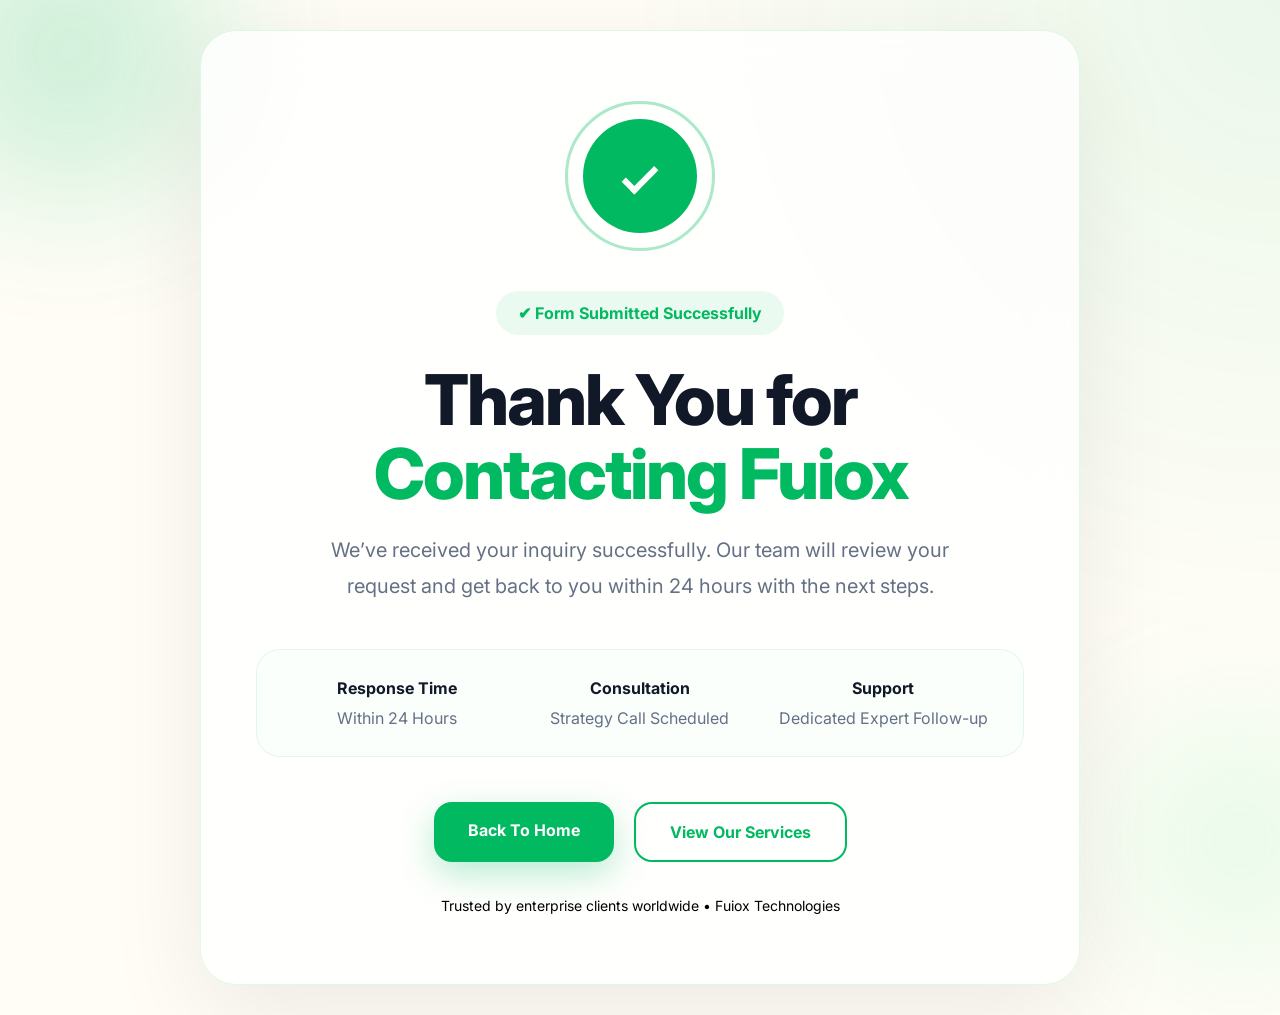
==== thank_you.html @ 0d541449 "Updated project files" ====
<!DOCTYPE html>
<html lang="en">
<head>
<meta charset="UTF-8">
<meta name="viewport"
content="width=device-width,initial-scale=1.0">

<title>Thank You | Fuiox</title>

<link rel="preconnect" href="https://fonts.googleapis.com">
<link href="https://fonts.googleapis.com/css2?family=Inter:wght@400;600;700;800&display=swap" rel="stylesheet">

<style>

:root{
--primary:#00b960;
--cream:#fffdf6;
--dark:#111827;
--muted:#667085;
}

*{
margin:0;
padding:0;
box-sizing:border-box;
}

body{
font-family:Inter,sans-serif;
background:
radial-gradient(circle at top right,
rgba(0,185,96,.08),
transparent 40%),
var(--cream);

min-height:100vh;
display:flex;
align-items:center;
justify-content:center;
overflow-y:auto;
overflow-x: hidden;
padding:30px;
}


/* ===========================
Floating Background Shapes
=========================== */

.bg-shape{
position:absolute;
border-radius:50%;
filter:blur(70px);
opacity:.18;
animation:floatBlob 12s infinite ease-in-out;
}

.shape1{
width:300px;
height:300px;
background:var(--primary);
top:-100px;
left:-80px;
}

.shape2{
width:240px;
height:240px;
background:#7ff0b2;
right:-80px;
bottom:-60px;
animation-delay:2s;
}

@keyframes floatBlob{
50%{
transform:
translateY(-30px)
scale(1.12);
}
}



/* ===========================
Main Card
=========================== */

.success-wrapper{
position:relative;
max-width:880px;
width:100%;
}

.success-card{

background:
rgba(255,255,255,.78);

backdrop-filter:blur(22px);

border:1px solid rgba(0,185,96,.12);

box-shadow:
0 30px 100px rgba(0,0,0,.08);

border-radius:36px;

padding:70px 55px;

text-align:center;

animation:
cardRise 1.2s cubic-bezier(.22,1,.36,1);
}

@keyframes cardRise{
from{
opacity:0;
transform:
translateY(80px)
scale(.9);
}
to{
opacity:1;
transform:none;
}
}



/* ===========================
Success Icon
=========================== */

.success-ring{
width:150px;
height:150px;
margin:auto auto 40px;
position:relative;
}

.ring{
position:absolute;
inset:0;
border-radius:50%;
border:3px solid rgba(0,185,96,.18);
animation:ringPulse 2.5s infinite;
}

.ring:nth-child(2){
animation-delay:.7s;
}

@keyframes ringPulse{
from{
transform:scale(.8);
opacity:1;
}
to{
transform:scale(1.5);
opacity:0;
}
}

.check-circle{
position:absolute;
inset:18px;
background:var(--primary);
border-radius:50%;
display:flex;
align-items:center;
justify-content:center;

animation:popIn .9s ease forwards;
}

@keyframes popIn{
from{
transform:scale(.2) rotate(-180deg);
opacity:0;
}
to{
transform:scale(1) rotate(0);
opacity:1;
}
}

.check{
width:34px;
height:18px;
border-left:6px solid white;
border-bottom:6px solid white;
transform:rotate(-45deg);
}



/* ===========================
Text
=========================== */

.badge{
display:inline-block;
background:rgba(0,185,96,.08);
color:var(--primary);
padding:12px 22px;
border-radius:999px;
font-weight:700;
margin-bottom:28px;
animation:fadeUp 1s .2s both;
}

h1{
font-size:clamp(42px,7vw,70px);
line-height:1.05;
font-weight:800;
color:var(--dark);
margin-bottom:22px;
letter-spacing:-2px;

animation:fadeUp 1s .4s both;
}

.highlight{
color:var(--primary);
}

p{
max-width:650px;
margin:auto;
font-size:20px;
line-height:1.8;
color:var(--muted);

animation:fadeUp 1s .6s both;
}

@keyframes fadeUp{
from{
opacity:0;
transform:translateY(45px);
}
to{
opacity:1;
transform:none;
}
}



/* ===========================
Info box
=========================== */

.info-box{
margin-top:45px;
padding:28px;
border-radius:24px;
background:#fbfffc;
border:1px solid rgba(0,185,96,.1);

display:grid;
grid-template-columns:repeat(auto-fit,minmax(200px,1fr));
gap:20px;

animation:fadeUp 1s .8s both;
}

.info-box h4{
color:var(--dark);
margin-bottom:10px;
}

.info-box span{
color:var(--muted);
}



/* ===========================
Buttons
=========================== */

.actions{
margin-top:45px;
display:flex;
justify-content:center;
gap:20px;
flex-wrap:wrap;

animation:fadeUp 1s 1s both;
}

.btn{
padding:18px 34px;
border-radius:18px;
font-weight:700;
text-decoration:none;
transition:.35s ease;
}

.btn-primary{
background:var(--primary);
color:#fff;
box-shadow:
0 12px 35px rgba(0,185,96,.28);
}

.btn-primary:hover{
transform:translateY(-6px);
}

.btn-outline{
border:2px solid var(--primary);
color:var(--primary);
}

.btn-outline:hover{
background:var(--primary);
color:#fff;
}



/* ===========================
Footer note
=========================== */

.small-note{
margin-top:35px;
font-size:14px;
opacity:.65;
animation:fadeUp 1s 1.2s both;
}



/* responsive */
@media(max-width:768px){

.success-card{
padding:50px 30px;
border-radius:28px;
}

p{
font-size:18px;
}

}

</style>
</head>
<body>


<div class="bg-shape shape1"></div>
<div class="bg-shape shape2"></div>


<div class="success-wrapper">

<div class="success-card">

<div class="success-ring">
<div class="ring"></div>
<div class="ring"></div>

<div class="check-circle">
<div class="check"></div>
</div>
</div>

<div class="badge">
✔ Form Submitted Successfully
</div>

<h1>
Thank You for
<span class="highlight">Contacting Fuiox</span>
</h1>

<p>
We’ve received your inquiry successfully.
Our team will review your request and get back
to you within 24 hours with the next steps.
</p>


<div class="info-box">

<div>
<h4>Response Time</h4>
<span>Within 24 Hours</span>
</div>

<div>
<h4>Consultation</h4>
<span>Strategy Call Scheduled</span>
</div>

<div>
<h4>Support</h4>
<span>Dedicated Expert Follow-up</span>
</div>

</div>


<div class="actions">
<a href="index.html" class="btn btn-primary">
Back To Home
</a>

<a href="#" class="btn btn-outline">
View Our Services
</a>
</div>


<div class="small-note">
Trusted by enterprise clients worldwide • Fuiox Technologies
</div>

</div>
</div>

</body>
</html>
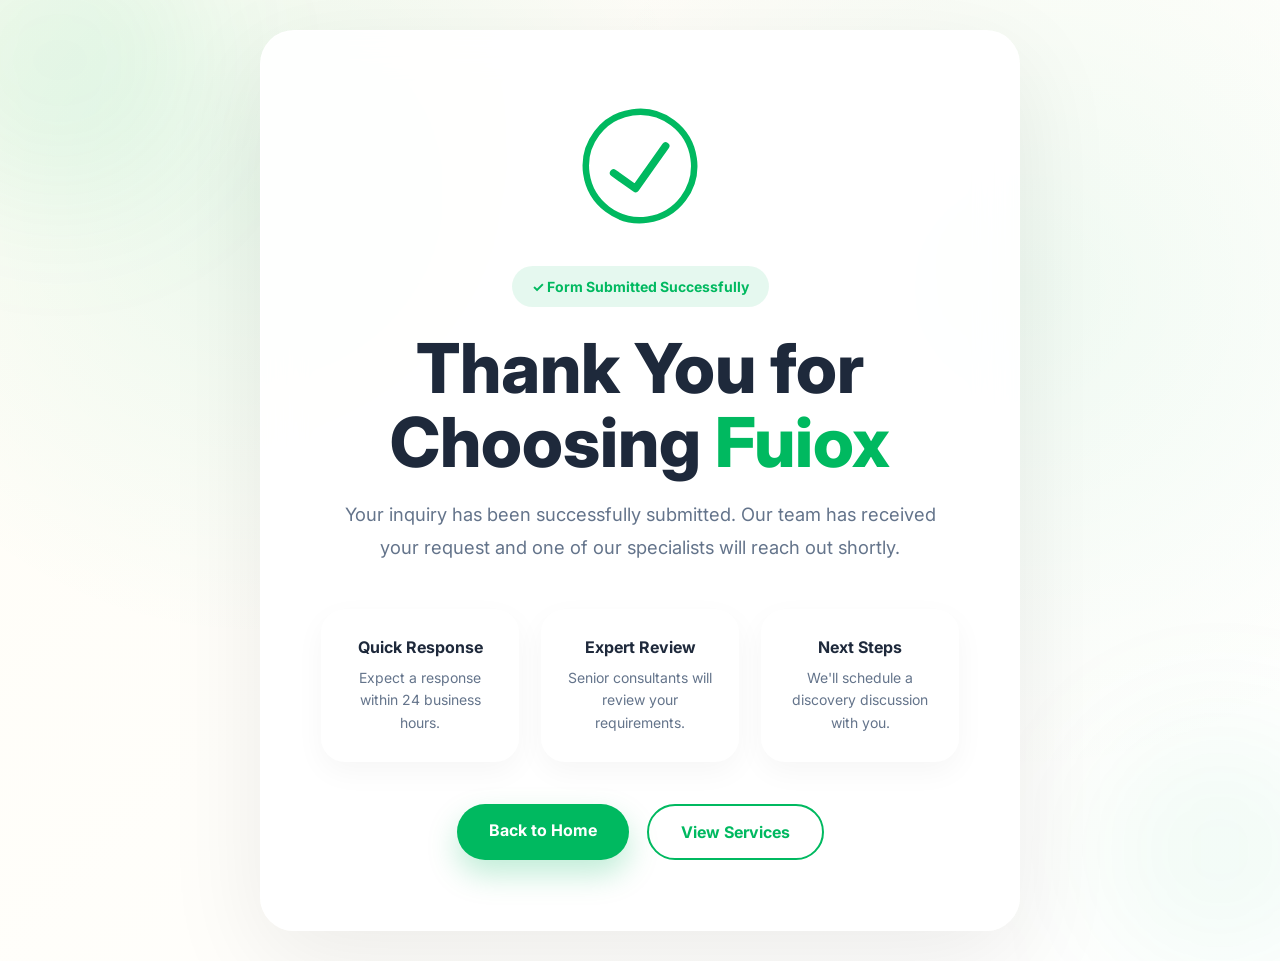
==== commit 9905b99d: "Updated Thank you" ====
--- a/thank_you.html
+++ b/thank_you.html
@@ -2,21 +2,19 @@
 <html lang="en">
 <head>
 <meta charset="UTF-8">
-<meta name="viewport"
-content="width=device-width,initial-scale=1.0">
-
+<meta name="viewport" content="width=device-width,initial-scale=1.0">
 <title>Thank You | Fuiox</title>
 
 <link rel="preconnect" href="https://fonts.googleapis.com">
-<link href="https://fonts.googleapis.com/css2?family=Inter:wght@400;600;700;800&display=swap" rel="stylesheet">
+<link href="https://fonts.googleapis.com/css2?family=Inter:wght@400;500;600;700;800&display=swap" rel="stylesheet">
 
 <style>
-
 :root{
 --primary:#00b960;
+--primary-dark:#009a50;
 --cream:#fffdf6;
---dark:#111827;
---muted:#667085;
+--text:#1e293b;
+--muted:#64748b;
 }
 
 *{
@@ -26,100 +24,92 @@
 }
 
 body{
-font-family:Inter,sans-serif;
+font-family:'Inter',sans-serif;
+min-height:100vh;
 background:
-radial-gradient(circle at top right,
-rgba(0,185,96,.08),
-transparent 40%),
-var(--cream);
-
-min-height:100vh;
+radial-gradient(circle at 20% 20%, rgba(0,185,96,.08), transparent 35%),
+radial-gradient(circle at 80% 30%, rgba(0,185,96,.06), transparent 40%),
+linear-gradient(135deg,var(--cream),#ffffff);
 display:flex;
 align-items:center;
 justify-content:center;
-overflow-y:auto;
-overflow-x: hidden;
+overflow-x:hidden;
 padding:30px;
 }
 
 
-/* ===========================
-Floating Background Shapes
-=========================== */
+/* =========================
+floating background shapes
+========================= */
 
 .bg-shape{
-position:absolute;
+position:fixed;
 border-radius:50%;
 filter:blur(70px);
-opacity:.18;
-animation:floatBlob 12s infinite ease-in-out;
+z-index:0;
+animation:floatBlob 10s ease-in-out infinite;
 }
 
 .shape1{
-width:300px;
-height:300px;
-background:var(--primary);
-top:-100px;
+width:280px;
+height:280px;
+background:rgba(0,185,96,.08);
+top:-80px;
 left:-80px;
 }
 
 .shape2{
 width:240px;
 height:240px;
-background:#7ff0b2;
-right:-80px;
-bottom:-60px;
+background:rgba(0,185,96,.06);
+bottom:-70px;
+right:-60px;
 animation-delay:2s;
 }
 
 @keyframes floatBlob{
 50%{
 transform:
-translateY(-30px)
+translateY(-20px)
 scale(1.12);
 }
 }
 
 
 
-/* ===========================
-Main Card
-=========================== */
+/* =========================
+card
+========================= */
 
 .success-wrapper{
 position:relative;
-max-width:880px;
+z-index:2;
 width:100%;
+max-width:760px;
 }
 
 .success-card{
-
-background:
-rgba(255,255,255,.78);
-
-backdrop-filter:blur(22px);
-
-border:1px solid rgba(0,185,96,.12);
+background:rgba(255,255,255,.92);
+backdrop-filter:blur(20px);
+
+border:1px solid rgba(255,255,255,.7);
+
+border-radius:34px;
+padding:70px 60px;
+text-align:center;
 
 box-shadow:
 0 30px 100px rgba(0,0,0,.08);
 
-border-radius:36px;
-
-padding:70px 55px;
-
-text-align:center;
-
-animation:
-cardRise 1.2s cubic-bezier(.22,1,.36,1);
-}
-
-@keyframes cardRise{
+animation:cardReveal 1s cubic-bezier(.22,1,.36,1);
+}
+
+@keyframes cardReveal{
 from{
 opacity:0;
 transform:
-translateY(80px)
-scale(.9);
+translateY(70px)
+scale(.92);
 }
 to{
 opacity:1;
@@ -129,117 +119,117 @@
 
 
 
-/* ===========================
-Success Icon
-=========================== */
-
-.success-ring{
-width:150px;
-height:150px;
-margin:auto auto 40px;
+/* =========================
+Success Tick
+========================= */
+
+.success-icon{
+margin:auto auto 35px;
+width:130px;
+height:130px;
 position:relative;
-}
-
-.ring{
-position:absolute;
-inset:0;
-border-radius:50%;
-border:3px solid rgba(0,185,96,.18);
-animation:ringPulse 2.5s infinite;
-}
-
-.ring:nth-child(2){
-animation-delay:.7s;
-}
-
-@keyframes ringPulse{
-from{
-transform:scale(.8);
+animation:popIn 1s ease;
+}
+
+@keyframes popIn{
+0%{
+transform:scale(.3);
+opacity:0;
+}
+80%{
+transform:scale(1.08);
+}
+100%{
+transform:scale(1);
 opacity:1;
 }
+}
+
+.check-svg{
+width:130px;
+height:130px;
+transform:rotate(-8deg);
+}
+
+.circle{
+fill:none;
+stroke:var(--primary);
+stroke-width:6;
+stroke-linecap:round;
+stroke-dasharray:400;
+stroke-dashoffset:400;
+animation:drawCircle 1.2s ease forwards;
+}
+
+.check{
+fill:none;
+stroke:#00b960;
+stroke-width:7;
+stroke-linecap:round;
+stroke-linejoin:round;
+stroke-dasharray:80;
+stroke-dashoffset:80;
+animation:
+drawCheck .7s ease forwards 1s;
+}
+
+@keyframes drawCircle{
 to{
-transform:scale(1.5);
-opacity:0;
-}
-}
-
-.check-circle{
-position:absolute;
-inset:18px;
-background:var(--primary);
-border-radius:50%;
-display:flex;
-align-items:center;
-justify-content:center;
-
-animation:popIn .9s ease forwards;
-}
-
-@keyframes popIn{
-from{
-transform:scale(.2) rotate(-180deg);
-opacity:0;
-}
+stroke-dashoffset:0;
+}
+}
+
+@keyframes drawCheck{
 to{
-transform:scale(1) rotate(0);
-opacity:1;
-}
-}
-
-.check{
-width:34px;
-height:18px;
-border-left:6px solid white;
-border-bottom:6px solid white;
-transform:rotate(-45deg);
-}
-
-
-
-/* ===========================
-Text
-=========================== */
+stroke-dashoffset:0;
+}
+}
+
+
+
+/* =========================
+Text content
+========================= */
 
 .badge{
 display:inline-block;
-background:rgba(0,185,96,.08);
+background:rgba(0,185,96,.1);
 color:var(--primary);
-padding:12px 22px;
-border-radius:999px;
+padding:12px 20px;
+border-radius:50px;
+font-size:14px;
 font-weight:700;
-margin-bottom:28px;
-animation:fadeUp 1s .2s both;
+margin-bottom:24px;
+animation:fadeUp 1s .4s both;
 }
 
 h1{
-font-size:clamp(42px,7vw,70px);
-line-height:1.05;
+font-size:clamp(2.2rem,6vw,4.3rem);
+line-height:1.08;
 font-weight:800;
-color:var(--dark);
-margin-bottom:22px;
-letter-spacing:-2px;
-
-animation:fadeUp 1s .4s both;
+color:var(--text);
+margin-bottom:18px;
+animation:fadeUp 1s .6s both;
 }
 
 .highlight{
 color:var(--primary);
 }
 
-p{
-max-width:650px;
-margin:auto;
-font-size:20px;
+.success-text{
+font-size:1.15rem;
 line-height:1.8;
 color:var(--muted);
-
-animation:fadeUp 1s .6s both;
-}
+max-width:620px;
+margin:auto;
+animation:fadeUp 1s .85s both;
+}
+
 
 @keyframes fadeUp{
 from{
 opacity:0;
-transform:translateY(45px);
+transform:translateY(40px);
 }
 to{
 opacity:1;
@@ -249,54 +239,62 @@
 
 
 
-/* ===========================
-Info box
-=========================== */
+/* =========================
+Info cards
+========================= */
+
+.info-grid{
+margin-top:45px;
+display:grid;
+grid-template-columns:repeat(3,1fr);
+gap:22px;
+}
 
 .info-box{
-margin-top:45px;
-padding:28px;
+background:#fff;
 border-radius:24px;
-background:#fbfffc;
-border:1px solid rgba(0,185,96,.1);
-
-display:grid;
-grid-template-columns:repeat(auto-fit,minmax(200px,1fr));
-gap:20px;
-
-animation:fadeUp 1s .8s both;
-}
+padding:28px 22px;
+box-shadow:0 10px 30px rgba(0,0,0,.04);
+
+animation:fadeUp 1s both;
+}
+
+.info-box:nth-child(1){animation-delay:1.1s;}
+.info-box:nth-child(2){animation-delay:1.3s;}
+.info-box:nth-child(3){animation-delay:1.5s;}
 
 .info-box h4{
-color:var(--dark);
+font-size:16px;
 margin-bottom:10px;
-}
-
-.info-box span{
+color:var(--text);
+}
+
+.info-box p{
+font-size:14px;
+line-height:1.6;
 color:var(--muted);
 }
 
 
 
-/* ===========================
+/* =========================
 Buttons
-=========================== */
+========================= */
 
 .actions{
-margin-top:45px;
+margin-top:42px;
 display:flex;
+gap:18px;
 justify-content:center;
-gap:20px;
 flex-wrap:wrap;
-
-animation:fadeUp 1s 1s both;
+animation:fadeUp 1s 1.6s both;
 }
 
 .btn{
-padding:18px 34px;
-border-radius:18px;
+text-decoration:none;
+padding:16px 32px;
+border-radius:50px;
 font-weight:700;
-text-decoration:none;
 transition:.35s ease;
 }
 
@@ -304,11 +302,12 @@
 background:var(--primary);
 color:#fff;
 box-shadow:
-0 12px 35px rgba(0,185,96,.28);
+0 14px 30px rgba(0,185,96,.25);
 }
 
 .btn-primary:hover{
-transform:translateY(-6px);
+transform:translateY(-4px);
+background:var(--primary-dark);
 }
 
 .btn-outline{
@@ -323,29 +322,31 @@
 
 
 
-/* ===========================
-Footer note
-=========================== */
-
-.small-note{
-margin-top:35px;
-font-size:14px;
-opacity:.65;
-animation:fadeUp 1s 1.2s both;
-}
-
-
-
-/* responsive */
+/* =========================
+Responsive
+========================= */
+
 @media(max-width:768px){
 
 .success-card{
-padding:50px 30px;
-border-radius:28px;
-}
-
-p{
-font-size:18px;
+padding:55px 30px;
+border-radius:26px;
+}
+
+.info-grid{
+grid-template-columns:1fr;
+}
+
+.success-text{
+font-size:1rem;
+}
+
+.actions{
+flex-direction:column;
+}
+
+.btn{
+width:100%;
 }
 
 }
@@ -354,76 +355,67 @@
 </head>
 <body>
 
-
 <div class="bg-shape shape1"></div>
 <div class="bg-shape shape2"></div>
 
-
 <div class="success-wrapper">
 
 <div class="success-card">
 
-<div class="success-ring">
-<div class="ring"></div>
-<div class="ring"></div>
-
-<div class="check-circle">
-<div class="check"></div>
-</div>
+<div class="success-icon">
+<svg class="check-svg" viewBox="0 0 120 120">
+<circle class="circle" cx="60" cy="60" r="50"/>
+<path class="check" d="M35 63 L53 80 L86 45"/>
+</svg>
 </div>
 
 <div class="badge">
-✔ Form Submitted Successfully
+✓ Form Submitted Successfully
 </div>
 
 <h1>
-Thank You for
-<span class="highlight">Contacting Fuiox</span>
+Thank You for Choosing
+<span class="highlight">Fuiox</span>
 </h1>
 
-<p>
-We’ve received your inquiry successfully.
-Our team will review your request and get back
-to you within 24 hours with the next steps.
+<p class="success-text">
+Your inquiry has been successfully submitted.
+Our team has received your request and one of our specialists will reach out shortly.
 </p>
 
 
+<div class="info-grid">
+
 <div class="info-box">
-
-<div>
-<h4>Response Time</h4>
-<span>Within 24 Hours</span>
-</div>
-
-<div>
-<h4>Consultation</h4>
-<span>Strategy Call Scheduled</span>
-</div>
-
-<div>
-<h4>Support</h4>
-<span>Dedicated Expert Follow-up</span>
+<h4>Quick Response</h4>
+<p>Expect a response within 24 business hours.</p>
+</div>
+
+<div class="info-box">
+<h4>Expert Review</h4>
+<p>Senior consultants will review your requirements.</p>
+</div>
+
+<div class="info-box">
+<h4>Next Steps</h4>
+<p>We'll schedule a discovery discussion with you.</p>
 </div>
 
 </div>
 
 
 <div class="actions">
-<a href="index.html" class="btn btn-primary">
-Back To Home
+<a href="/" class="btn btn-primary">
+Back to Home
 </a>
 
 <a href="#" class="btn btn-outline">
-View Our Services
+View Services
 </a>
 </div>
 
-
-<div class="small-note">
-Trusted by enterprise clients worldwide • Fuiox Technologies
-</div>
-
-</div>
+</div>
+
 </div>
 
 </body>
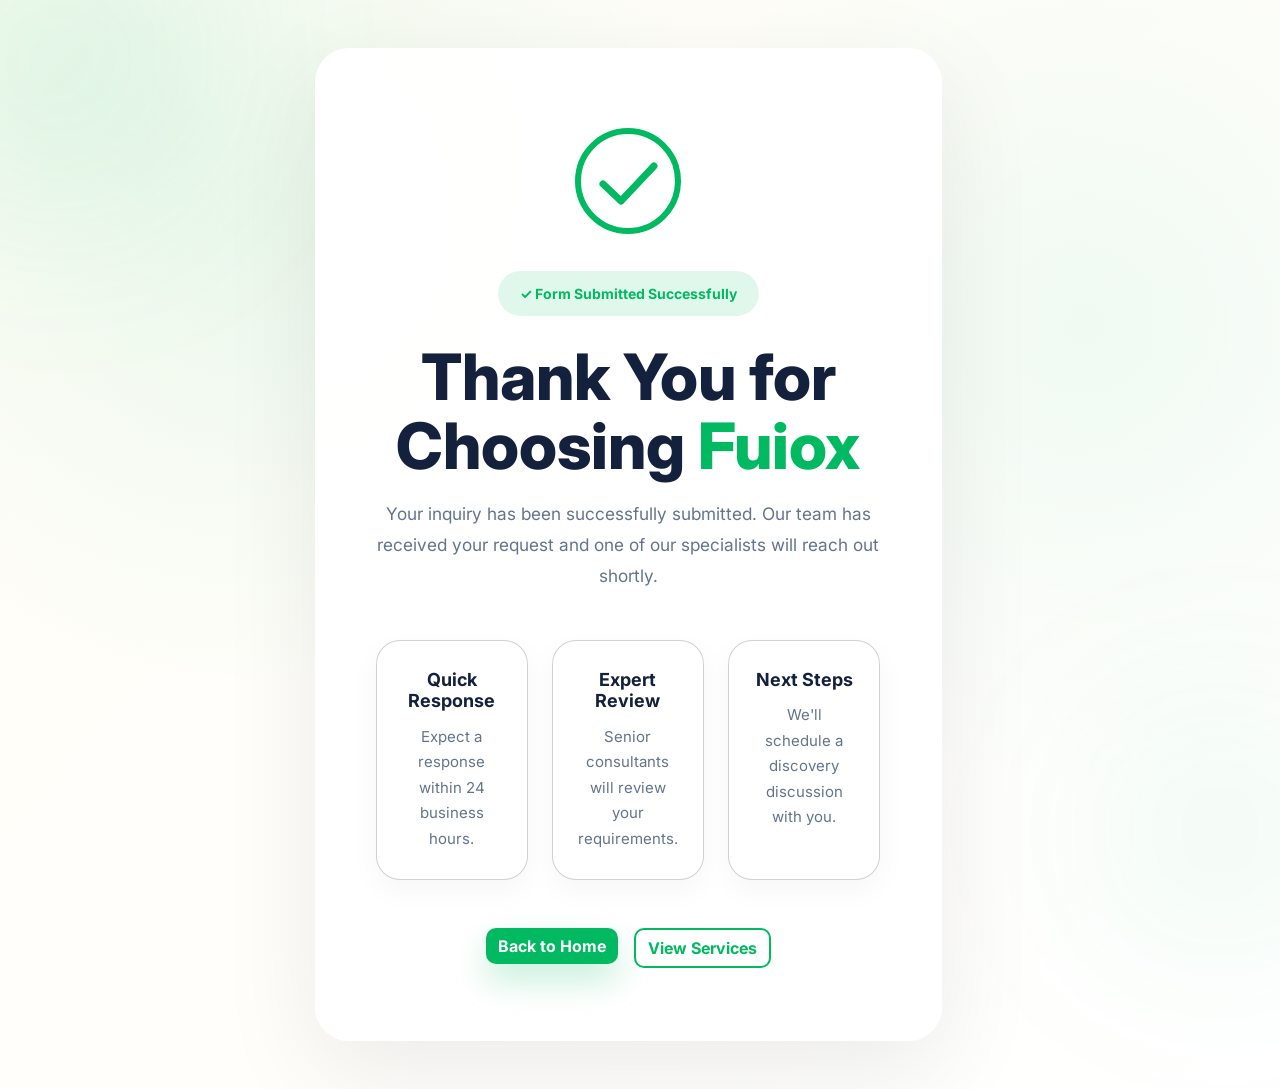
==== commit b6bacec8: "Updated Thank you page" ====
--- a/thank_you.html
+++ b/thank_you.html
@@ -7,13 +7,15 @@
 
 <link rel="preconnect" href="https://fonts.googleapis.com">
 <link href="https://fonts.googleapis.com/css2?family=Inter:wght@400;500;600;700;800&display=swap" rel="stylesheet">
+<link href="https://cdn.jsdelivr.net/npm/bootstrap@5.3.3/dist/css/bootstrap.min.css" rel="stylesheet">
 
 <style>
+
 :root{
 --primary:#00b960;
---primary-dark:#009a50;
+--primary-dark:#00984f;
 --cream:#fffdf6;
---text:#1e293b;
+--text:#14213d;
 --muted:#64748b;
 }
 
@@ -24,79 +26,68 @@
 }
 
 body{
-font-family:'Inter',sans-serif;
-min-height:100vh;
+font-family:Inter,sans-serif;
 background:
-radial-gradient(circle at 20% 20%, rgba(0,185,96,.08), transparent 35%),
-radial-gradient(circle at 80% 30%, rgba(0,185,96,.06), transparent 40%),
-linear-gradient(135deg,var(--cream),#ffffff);
-display:flex;
-align-items:center;
-justify-content:center;
+radial-gradient(circle at 20% 20%,rgba(0,185,96,.08),transparent 35%),
+radial-gradient(circle at 85% 30%,rgba(0,185,96,.06),transparent 35%),
+linear-gradient(135deg,#fffdf6,#ffffff);
 overflow-x:hidden;
-padding:30px;
-}
-
-
-/* =========================
-floating background shapes
-========================= */
-
+}
+
+
+
+/* floating glow */
 .bg-shape{
 position:fixed;
 border-radius:50%;
-filter:blur(70px);
+filter:blur(90px);
 z-index:0;
-animation:floatBlob 10s ease-in-out infinite;
+pointer-events:none;
+animation:blobFloat 10s ease-in-out infinite;
 }
 
 .shape1{
-width:280px;
-height:280px;
-background:rgba(0,185,96,.08);
-top:-80px;
-left:-80px;
+width:320px;
+height:320px;
+background:rgba(0,185,96,.09);
+top:-100px;
+left:-100px;
 }
 
 .shape2{
-width:240px;
-height:240px;
+width:260px;
+height:260px;
 background:rgba(0,185,96,.06);
-bottom:-70px;
-right:-60px;
+right:-70px;
+bottom:-60px;
 animation-delay:2s;
 }
 
-@keyframes floatBlob{
+@keyframes blobFloat{
 50%{
 transform:
-translateY(-20px)
+translateY(-30px)
 scale(1.12);
 }
 }
 
 
 
-/* =========================
-card
-========================= */
-
-.success-wrapper{
+/* card */
+.success-card{
 position:relative;
 z-index:2;
-width:100%;
-max-width:760px;
-}
-
-.success-card{
+
 background:rgba(255,255,255,.92);
-backdrop-filter:blur(20px);
-
-border:1px solid rgba(255,255,255,.7);
+backdrop-filter:blur(18px);
+
+border:1px solid rgba(255,255,255,.75);
 
 border-radius:34px;
-padding:70px 60px;
-text-align:center;
+
+padding:
+clamp(38px,6vw,72px)
+clamp(26px,5vw,60px);
 
 box-shadow:
 0 30px 100px rgba(0,0,0,.08);
@@ -109,7 +100,7 @@
 opacity:0;
 transform:
 translateY(70px)
-scale(.92);
+scale(.94);
 }
 to{
 opacity:1;
@@ -119,22 +110,18 @@
 
 
 
-/* =========================
-Success Tick
-========================= */
-
+/* success tick */
 .success-icon{
-margin:auto auto 35px;
-width:130px;
-height:130px;
-position:relative;
-animation:popIn 1s ease;
+width:120px;
+height:120px;
+margin:auto auto 30px;
+animation:popIn .9s ease;
 }
 
 @keyframes popIn{
 0%{
+opacity:0;
 transform:scale(.3);
-opacity:0;
 }
 80%{
 transform:scale(1.08);
@@ -146,9 +133,8 @@
 }
 
 .check-svg{
-width:130px;
-height:130px;
-transform:rotate(-8deg);
+width:120px;
+height:120px;
 }
 
 .circle{
@@ -158,58 +144,50 @@
 stroke-linecap:round;
 stroke-dasharray:400;
 stroke-dashoffset:400;
-animation:drawCircle 1.2s ease forwards;
+animation:drawCircle 1s forwards;
 }
 
 .check{
 fill:none;
-stroke:#00b960;
+stroke:var(--primary);
 stroke-width:7;
 stroke-linecap:round;
 stroke-linejoin:round;
-stroke-dasharray:80;
-stroke-dashoffset:80;
-animation:
-drawCheck .7s ease forwards 1s;
+stroke-dasharray:90;
+stroke-dashoffset:90;
+animation:drawCheck .7s 1s forwards;
 }
 
 @keyframes drawCircle{
-to{
-stroke-dashoffset:0;
-}
+to{stroke-dashoffset:0;}
 }
 
 @keyframes drawCheck{
-to{
-stroke-dashoffset:0;
-}
-}
-
-
-
-/* =========================
-Text content
-========================= */
-
-.badge{
+to{stroke-dashoffset:0;}
+}
+
+
+
+/* text */
+.success-badge{
 display:inline-block;
-background:rgba(0,185,96,.1);
+background:rgba(0,185,96,.12);
 color:var(--primary);
-padding:12px 20px;
+padding:12px 22px;
 border-radius:50px;
 font-size:14px;
 font-weight:700;
-margin-bottom:24px;
-animation:fadeUp 1s .4s both;
-}
-
-h1{
-font-size:clamp(2.2rem,6vw,4.3rem);
+margin-bottom:26px;
+animation:fadeUp .8s .3s both;
+}
+
+.success-title{
+font-size:clamp(2.2rem,5vw,4rem);
+font-weight:800;
 line-height:1.08;
-font-weight:800;
 color:var(--text);
 margin-bottom:18px;
-animation:fadeUp 1s .6s both;
+animation:fadeUp .8s .5s both;
 }
 
 .highlight{
@@ -217,19 +195,18 @@
 }
 
 .success-text{
-font-size:1.15rem;
+max-width:650px;
+margin:auto;
+font-size:1.08rem;
 line-height:1.8;
 color:var(--muted);
-max-width:620px;
-margin:auto;
-animation:fadeUp 1s .85s both;
-}
-
+animation:fadeUp .8s .7s both;
+}
 
 @keyframes fadeUp{
 from{
 opacity:0;
-transform:translateY(40px);
+transform:translateY(35px);
 }
 to{
 opacity:1;
@@ -239,114 +216,91 @@
 
 
 
-/* =========================
-Info cards
-========================= */
-
-.info-grid{
-margin-top:45px;
-display:grid;
-grid-template-columns:repeat(3,1fr);
-gap:22px;
-}
-
+/* info boxes */
 .info-box{
 background:#fff;
+padding:28px 24px;
 border-radius:24px;
-padding:28px 22px;
+height:100%;
 box-shadow:0 10px 30px rgba(0,0,0,.04);
 
-animation:fadeUp 1s both;
-}
-
-.info-box:nth-child(1){animation-delay:1.1s;}
-.info-box:nth-child(2){animation-delay:1.3s;}
-.info-box:nth-child(3){animation-delay:1.5s;}
+transition:.35s ease;
+}
+
+.info-box:hover{
+transform:translateY(-6px);
+box-shadow:0 18px 45px rgba(0,185,96,.08);
+}
 
 .info-box h4{
-font-size:16px;
-margin-bottom:10px;
+font-size:18px;
+font-weight:700;
+margin-bottom:12px;
 color:var(--text);
 }
 
 .info-box p{
-font-size:14px;
-line-height:1.6;
+margin:0;
+font-size:15px;
+line-height:1.7;
 color:var(--muted);
 }
 
 
 
-/* =========================
-Buttons
-========================= */
-
-.actions{
-margin-top:42px;
-display:flex;
-gap:18px;
-justify-content:center;
-flex-wrap:wrap;
-animation:fadeUp 1s 1.6s both;
-}
-
-.btn{
-text-decoration:none;
-padding:16px 32px;
-border-radius:50px;
+/* buttons */
+.btn-premium{
+background:var(--primary);
+border:none;
+color:#fff;
 font-weight:700;
+border-radius:10px;
+/* padding:16px 38px; */
+box-shadow:0 16px 35px rgba(0,185,96,.23);
 transition:.35s ease;
 }
 
-.btn-primary{
+.btn-premium:hover{
+background:var(--primary-dark);
+transform:translateY(-3px);
+}
+
+.btn-outline-premium{
+border:2px solid var(--primary);
+color:var(--primary);
+font-weight:700;
+border-radius:10px;
+/* padding:16px 38px; */
+transition:.35s ease;
+}
+
+.btn-outline-premium:hover{
 background:var(--primary);
 color:#fff;
-box-shadow:
-0 14px 30px rgba(0,185,96,.25);
-}
-
-.btn-primary:hover{
-transform:translateY(-4px);
-background:var(--primary-dark);
-}
-
-.btn-outline{
-border:2px solid var(--primary);
-color:var(--primary);
-}
-
-.btn-outline:hover{
-background:var(--primary);
-color:#fff;
-}
-
-
-
-/* =========================
-Responsive
-========================= */
-
+}
+
+
+
+/* mobile */
 @media(max-width:768px){
 
 .success-card{
-padding:55px 30px;
-border-radius:26px;
-}
-
-.info-grid{
-grid-template-columns:1fr;
+border-radius:24px;
+}
+
+.success-icon{
+width:95px;
+height:95px;
+}
+
+.check-svg{
+width:95px;
+height:95px;
 }
 
 .success-text{
 font-size:1rem;
-}
-
-.actions{
-flex-direction:column;
-}
-
-.btn{
-width:100%;
+text-align:center;
 }
 
 }
@@ -358,9 +312,12 @@
 <div class="bg-shape shape1"></div>
 <div class="bg-shape shape2"></div>
 
-<div class="success-wrapper">
-
-<div class="success-card">
+<section class="container min-vh-100 d-flex align-items-center py-5">
+
+<div class="row justify-content-center w-100">
+<div class="col-12 col-sm-11 col-md-10 col-lg-8 col-xl-7">
+
+<div class="success-card text-center">
 
 <div class="success-icon">
 <svg class="check-svg" viewBox="0 0 120 120">
@@ -369,47 +326,57 @@
 </svg>
 </div>
 
-<div class="badge">
+<div class="success-badge">
 ✓ Form Submitted Successfully
 </div>
 
-<h1>
+<h1 class="success-title">
 Thank You for Choosing
 <span class="highlight">Fuiox</span>
 </h1>
 
-<p class="success-text">
+<p class="success-text mb-5">
 Your inquiry has been successfully submitted.
 Our team has received your request and one of our specialists will reach out shortly.
 </p>
 
 
-<div class="info-grid">
-
-<div class="info-box">
+<div class="row g-4 mb-5">
+
+<div class="col-12 col-md-4">
+<div class="info-box card">
 <h4>Quick Response</h4>
 <p>Expect a response within 24 business hours.</p>
 </div>
-
-<div class="info-box">
+</div>
+
+<div class="col-12 col-md-4">
+<div class="info-box card">
 <h4>Expert Review</h4>
 <p>Senior consultants will review your requirements.</p>
 </div>
-
-<div class="info-box">
+</div>
+
+<div class="col-12 col-md-4">
+<div class="info-box card">
 <h4>Next Steps</h4>
 <p>We'll schedule a discovery discussion with you.</p>
 </div>
-
-</div>
-
-
-<div class="actions">
-<a href="/" class="btn btn-primary">
+</div>
+
+</div>
+
+
+<div class="row g-3 justify-content-center">
+
+<div class="col-12 col-sm-6 col-md-auto">
+<a href="/" class="btn btn-premium w-100">
 Back to Home
 </a>
-
-<a href="#" class="btn btn-outline">
+</div>
+
+<div class="col-12 col-sm-6 col-md-auto">
+<a href="#" class="btn btn-outline-premium w-100">
 View Services
 </a>
 </div>
@@ -418,5 +385,12 @@
 
 </div>
 
+</div>
+</div>
+
+</section>
+
+<script src="https://cdn.jsdelivr.net/npm/bootstrap@5.3.3/dist/js/bootstrap.bundle.min.js"></script>
+
 </body>
 </html>
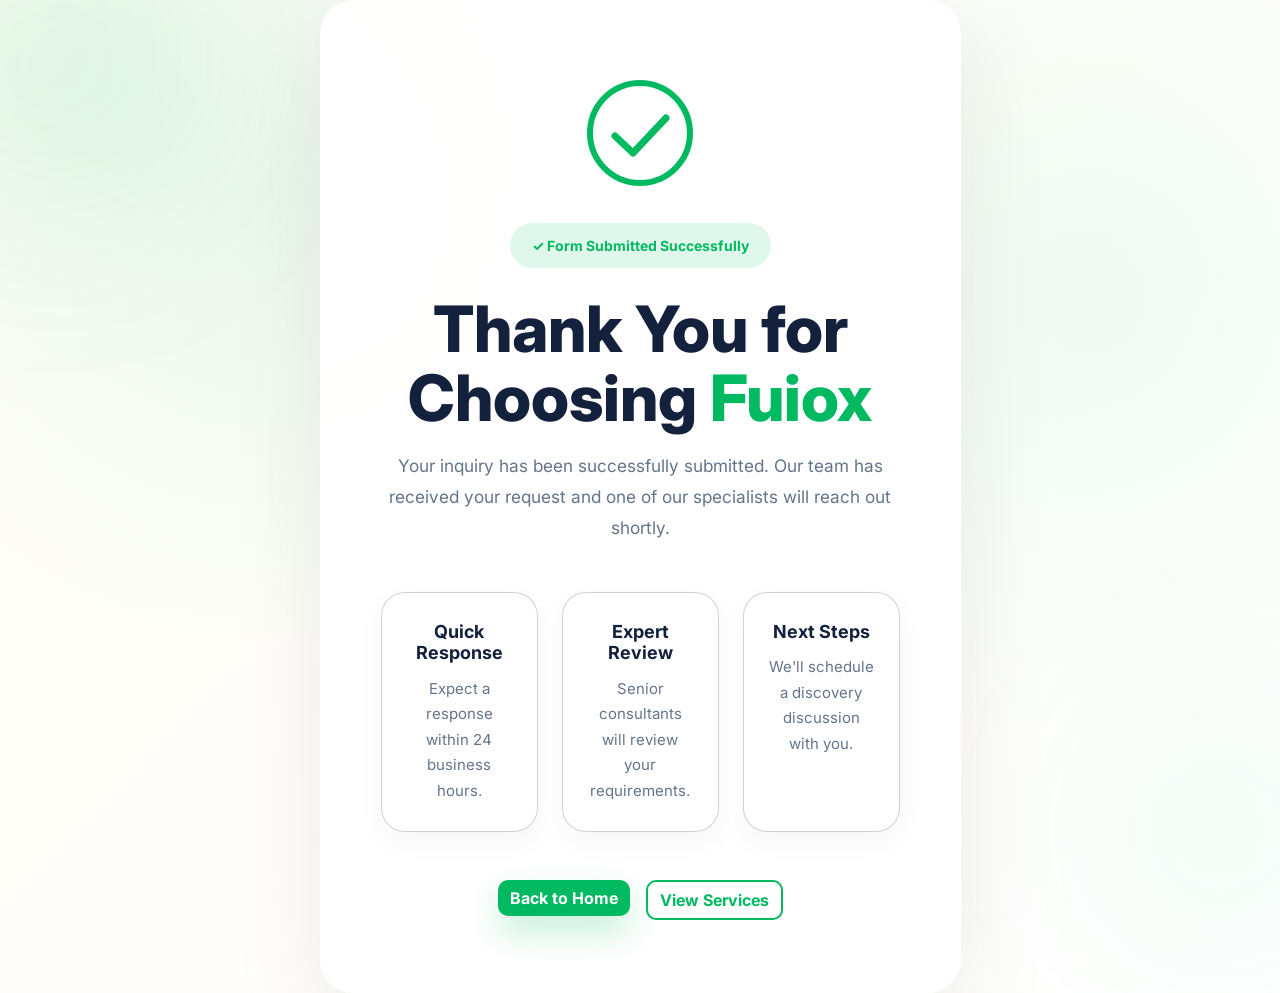
==== commit d5c7e30c: "Updated Thanking page" ====
--- a/thank_you.html
+++ b/thank_you.html
@@ -312,10 +312,10 @@
 <div class="bg-shape shape1"></div>
 <div class="bg-shape shape2"></div>
 
-<section class="container min-vh-100 d-flex align-items-center py-5">
-
-<div class="row justify-content-center w-100">
-<div class="col-12 col-sm-11 col-md-10 col-lg-8 col-xl-7">
+<section class="container min-vh-100 d-flex align-items-center">
+
+<div class="row justify-content-center">
+<div class="col-12 col-sm-12 col-md-10 col-lg-8 col-xl-7">
 
 <div class="success-card text-center">
 
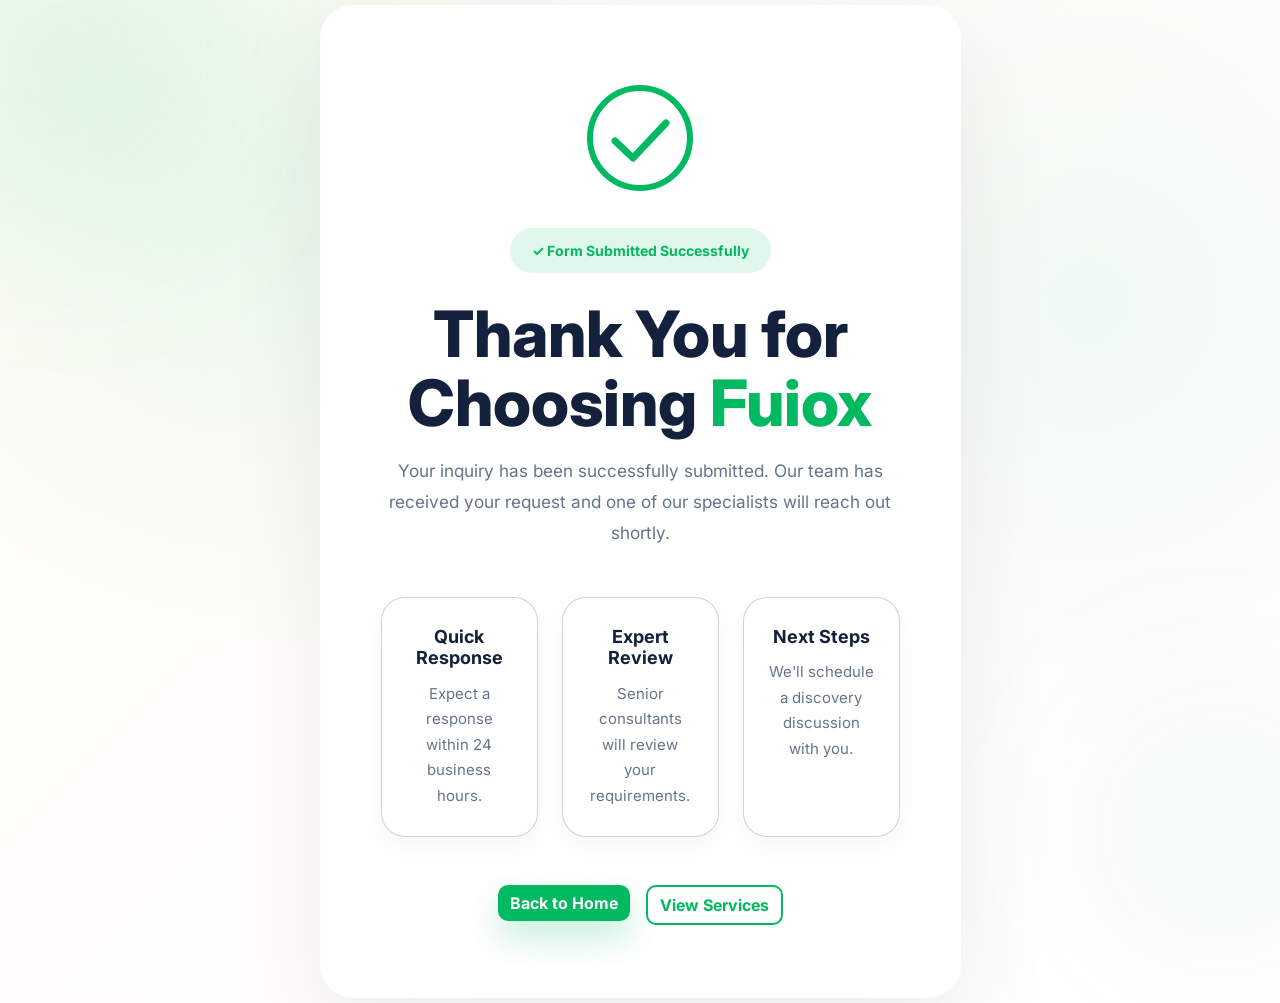
==== commit c216f015: "Updated Thanking" ====
--- a/thank_you.html
+++ b/thank_you.html
@@ -259,7 +259,11 @@
 box-shadow:0 16px 35px rgba(0,185,96,.23);
 transition:.35s ease;
 }
-
+.container
+{
+    margin-top: 5px !important;
+    margin-bottom: 5px !important;
+}
 .btn-premium:hover{
 background:var(--primary-dark);
 transform:translateY(-3px);
